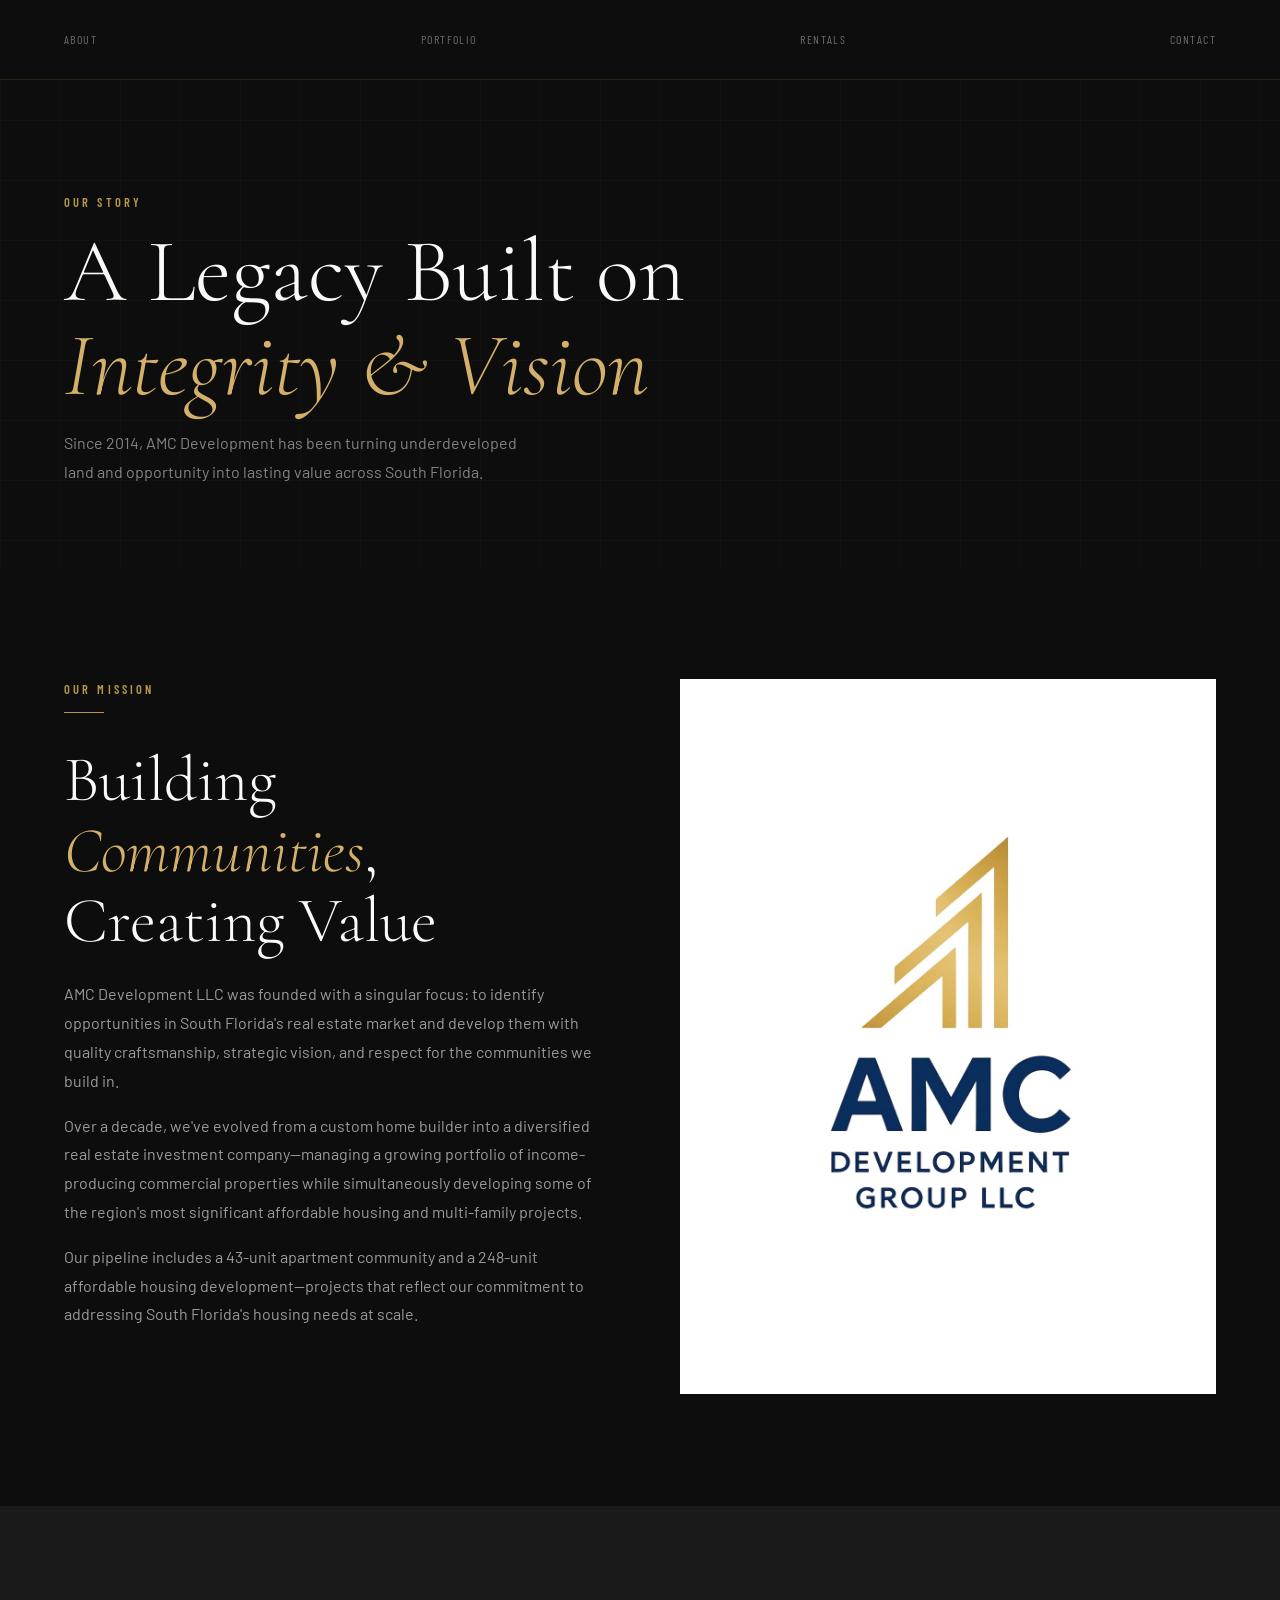
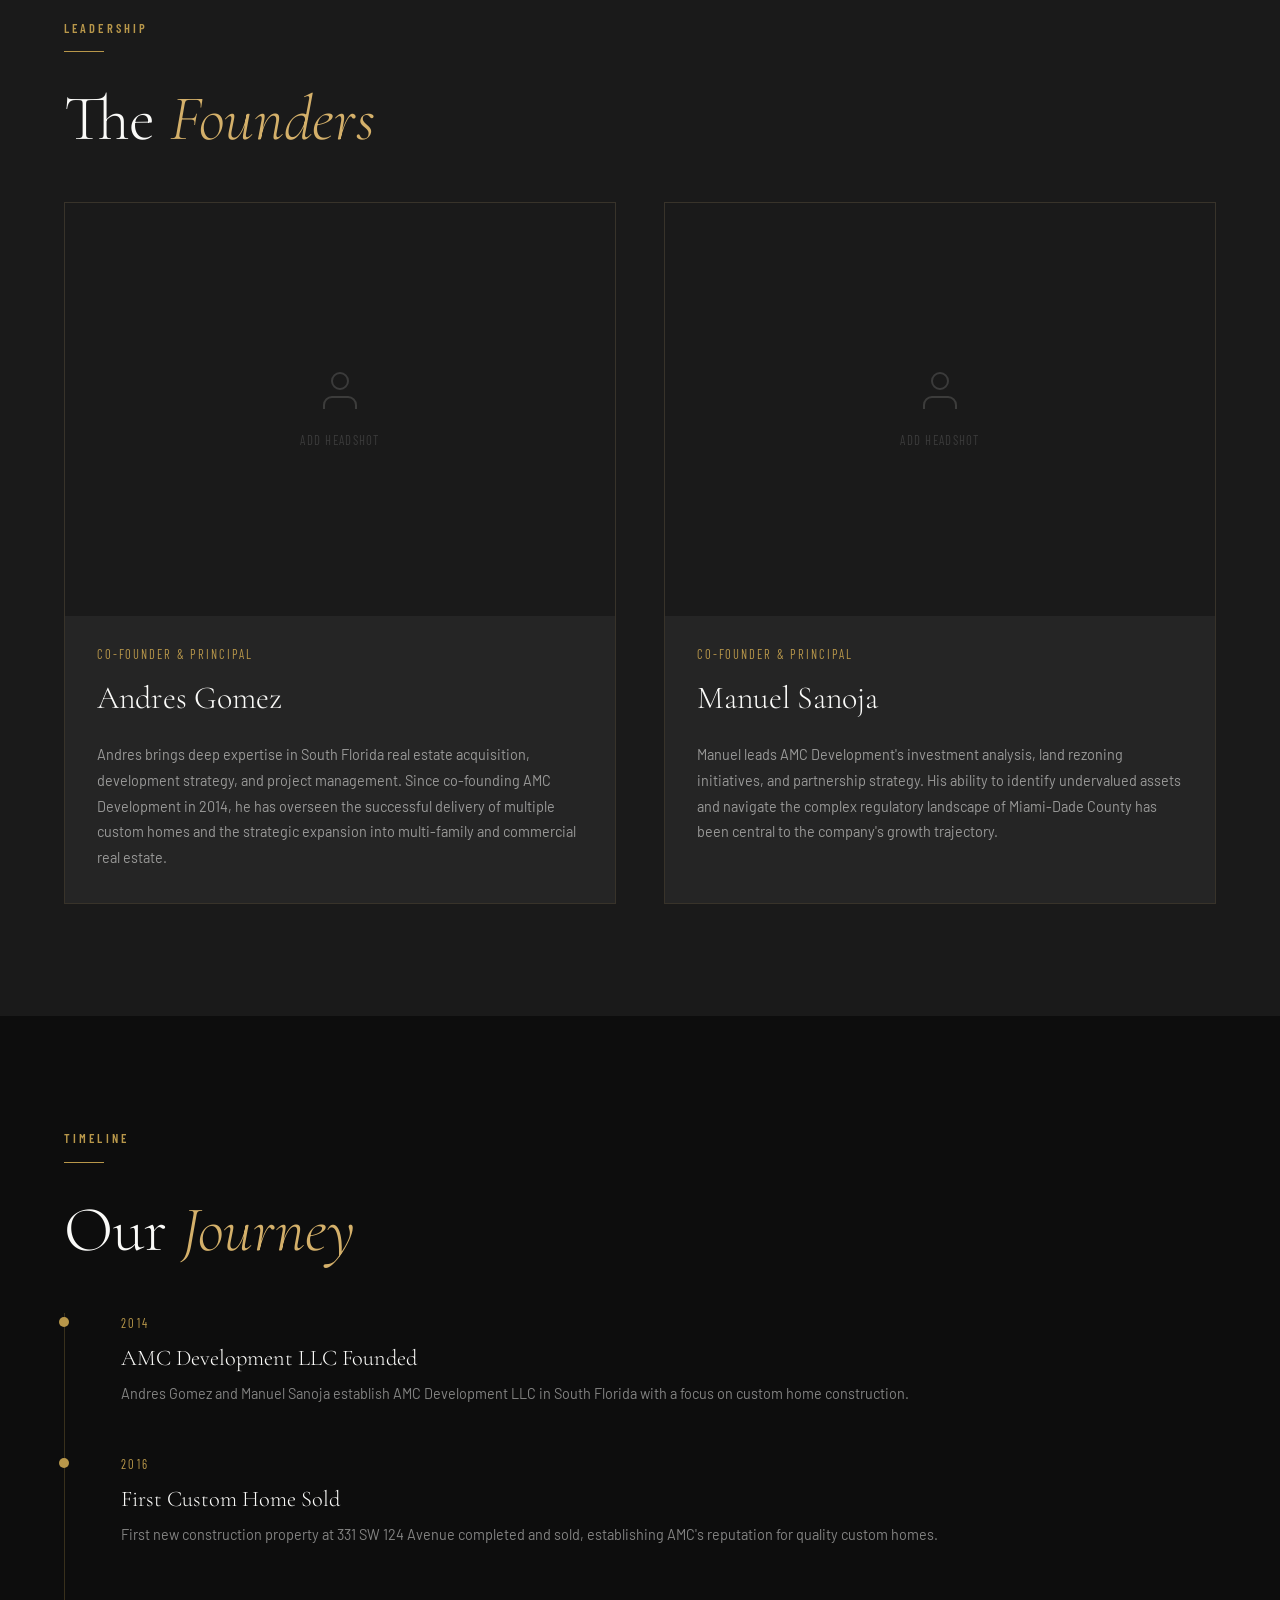
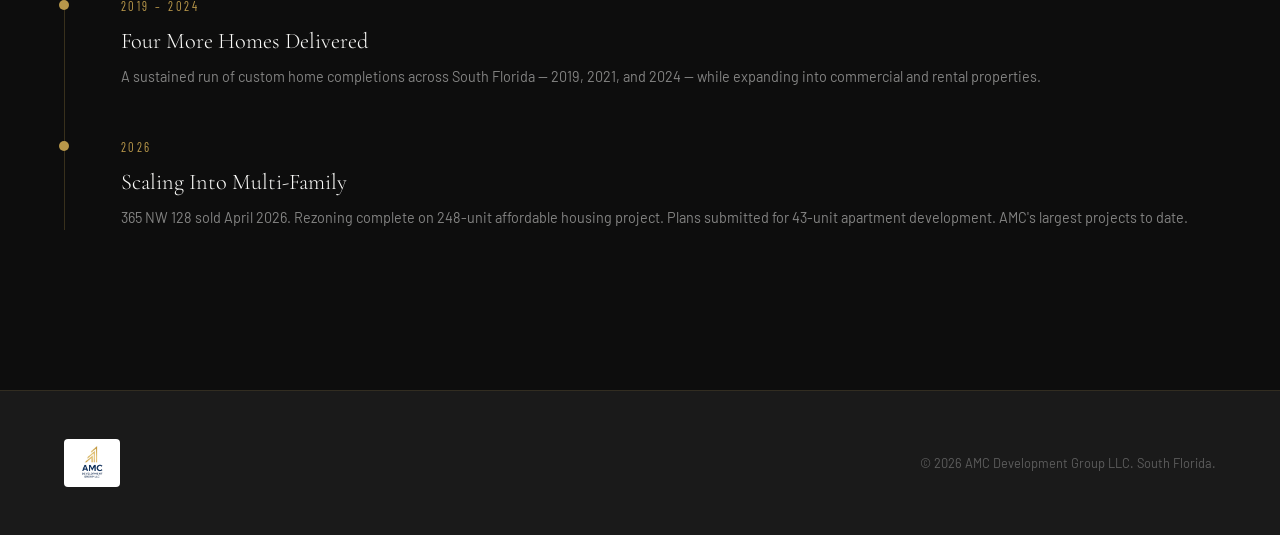
==== about.html @ ff456ffd "Initial commit — AMC Development Group LLC portfolio site" ====
<!DOCTYPE html>
<html lang="en">
<head>
  <meta charset="UTF-8" />
  <meta name="viewport" content="width=device-width, initial-scale=1.0" />
  <title>About — AMC Development LLC</title>
  <meta name="description" content="Founded in 2014 by Andres Gomez and Manuel Sanoja, AMC Development LLC is a leading South Florida real estate investment and development firm." />
  <link rel="stylesheet" href="assets/css/main.css" />
  <link rel="stylesheet" href="assets/css/nav.css" />
  <link rel="stylesheet" href="assets/css/animations.css" />
</head>
<body>

  <nav>
    <a href="index.html" class="nav-logo"><img src="assets/images/logo/amc-logo.jpeg" alt="AMC Development LLC" /></a>
    <ul class="nav-links">
      <li><a href="index.html">Home</a></li>
      <li><a href="about.html" class="active">About</a></li>
      <li><a href="portfolio.html">Portfolio</a></li>
      <li><a href="rentals.html">Rentals</a></li>
      <li><a href="contact.html" class="nav-cta">Contact</a></li>
    </ul>
    <button class="nav-toggle" aria-label="Toggle navigation">
      <span></span><span></span><span></span>
    </button>
  </nav>

  <header class="page-header">
    <div class="page-header-content">
      <p class="section-eyebrow">Our Story</p>
      <h1 class="page-title">A Legacy Built on<br><em>Integrity &amp; Vision</em></h1>
      <p class="page-subtitle">Since 2014, AMC Development has been turning underdeveloped land and opportunity into lasting value across South Florida.</p>
    </div>
  </header>

  <!-- MISSION -->
  <section class="section">
    <div style="display:grid; grid-template-columns:1fr 1fr; gap:5rem; align-items:start;">
      <div>
        <p class="section-eyebrow reveal">Our Mission</p>
        <div class="divider reveal"></div>
        <h2 class="section-title reveal">Building <em>Communities</em>,<br>Creating Value</h2>
        <p class="section-body reveal">
          AMC Development LLC was founded with a singular focus: to identify opportunities in South Florida's real estate market and develop them with quality craftsmanship, strategic vision, and respect for the communities we build in.
        </p>
        <p class="section-body reveal" style="margin-top:1rem;">
          Over a decade, we've evolved from a custom home builder into a diversified real estate investment company—managing a growing portfolio of income-producing commercial properties while simultaneously developing some of the region's most significant affordable housing and multi-family projects.
        </p>
        <p class="section-body reveal" style="margin-top:1rem;">
          Our pipeline includes a 43-unit apartment community and a 248-unit affordable housing development—projects that reflect our commitment to addressing South Florida's housing needs at scale.
        </p>
      </div>
      <div>
        <div class="about-image-block reveal" style="aspect-ratio:3/4;">
          <div class="about-image-inner" style="background:#fff;">
            <img src="assets/images/logo/amc-logo.jpeg" alt="AMC Development Group LLC" style="width:100%;height:100%;object-fit:contain;padding:2rem;" />
          </div>
        </div>
      </div>
    </div>
  </section>

  <!-- FOUNDERS -->
  <section class="section section-alt">
    <p class="section-eyebrow reveal">Leadership</p>
    <div class="divider reveal"></div>
    <h2 class="section-title reveal">The <em>Founders</em></h2>

    <div style="display:grid; grid-template-columns:1fr 1fr; gap:3rem; margin-top:3rem;">

      <div class="project-card reveal" style="padding:0; overflow:hidden;">
        <div style="aspect-ratio:4/3; background:var(--dark-2); display:flex; align-items:center; justify-content:center;">
          <div class="about-placeholder">
            <svg width="48" height="48" fill="none" stroke="currentColor" stroke-width="1" viewBox="0 0 24 24"><path d="M20 21v-2a4 4 0 0 0-4-4H8a4 4 0 0 0-4 4v2"/><circle cx="12" cy="7" r="4"/></svg>
            <p>Add headshot</p>
          </div>
        </div>
        <div style="padding:1.75rem 2rem 2rem;">
          <div style="font-family:var(--font-condensed);font-size:0.78rem;letter-spacing:0.15em;text-transform:uppercase;color:var(--gold);margin-bottom:0.4rem;">Co-Founder &amp; Principal</div>
          <h3 style="font-family:var(--font-display);font-size:2rem;font-weight:300;color:var(--white);margin-bottom:1rem;">Andres Gomez</h3>
          <p style="color:rgba(250,250,248,0.55);font-size:0.9rem;line-height:1.8;">
            Andres brings deep expertise in South Florida real estate acquisition, development strategy, and project management. Since co-founding AMC Development in 2014, he has overseen the successful delivery of multiple custom homes and the strategic expansion into multi-family and commercial real estate.
          </p>
        </div>
      </div>

      <div class="project-card reveal reveal-delay-2" style="padding:0; overflow:hidden;">
        <div style="aspect-ratio:4/3; background:var(--dark-2); display:flex; align-items:center; justify-content:center;">
          <div class="about-placeholder">
            <svg width="48" height="48" fill="none" stroke="currentColor" stroke-width="1" viewBox="0 0 24 24"><path d="M20 21v-2a4 4 0 0 0-4-4H8a4 4 0 0 0-4 4v2"/><circle cx="12" cy="7" r="4"/></svg>
            <p>Add headshot</p>
          </div>
        </div>
        <div style="padding:1.75rem 2rem 2rem;">
          <div style="font-family:var(--font-condensed);font-size:0.78rem;letter-spacing:0.15em;text-transform:uppercase;color:var(--gold);margin-bottom:0.4rem;">Co-Founder &amp; Principal</div>
          <h3 style="font-family:var(--font-display);font-size:2rem;font-weight:300;color:var(--white);margin-bottom:1rem;">Manuel Sanoja</h3>
          <p style="color:rgba(250,250,248,0.55);font-size:0.9rem;line-height:1.8;">
            Manuel leads AMC Development's investment analysis, land rezoning initiatives, and partnership strategy. His ability to identify undervalued assets and navigate the complex regulatory landscape of Miami-Dade County has been central to the company's growth trajectory.
          </p>
        </div>
      </div>

    </div>
  </section>

  <!-- TIMELINE -->
  <section class="section">
    <p class="section-eyebrow reveal">Timeline</p>
    <div class="divider reveal"></div>
    <h2 class="section-title reveal">Our <em>Journey</em></h2>

    <div style="margin-top:3rem; position:relative; padding-left:2rem; border-left:1px solid rgba(184,151,74,0.25);">

      <div class="reveal" style="margin-bottom:3rem; padding-left:1.5rem; position:relative;">
        <div style="position:absolute;left:-2.4rem;top:0.25rem;width:10px;height:10px;border-radius:50%;background:var(--gold);"></div>
        <div style="font-family:var(--font-condensed);font-size:0.78rem;letter-spacing:0.2em;text-transform:uppercase;color:var(--gold);">2014</div>
        <div style="font-family:var(--font-display);font-size:1.4rem;font-weight:300;color:var(--white);margin:0.3rem 0;">AMC Development LLC Founded</div>
        <p style="color:rgba(250,250,248,0.5);font-size:0.9rem;">Andres Gomez and Manuel Sanoja establish AMC Development LLC in South Florida with a focus on custom home construction.</p>
      </div>

      <div class="reveal reveal-delay-1" style="margin-bottom:3rem; padding-left:1.5rem; position:relative;">
        <div style="position:absolute;left:-2.4rem;top:0.25rem;width:10px;height:10px;border-radius:50%;background:var(--gold);"></div>
        <div style="font-family:var(--font-condensed);font-size:0.78rem;letter-spacing:0.2em;text-transform:uppercase;color:var(--gold);">2016</div>
        <div style="font-family:var(--font-display);font-size:1.4rem;font-weight:300;color:var(--white);margin:0.3rem 0;">First Custom Home Sold</div>
        <p style="color:rgba(250,250,248,0.5);font-size:0.9rem;">First new construction property at 331 SW 124 Avenue completed and sold, establishing AMC's reputation for quality custom homes.</p>
      </div>

      <div class="reveal reveal-delay-2" style="margin-bottom:3rem; padding-left:1.5rem; position:relative;">
        <div style="position:absolute;left:-2.4rem;top:0.25rem;width:10px;height:10px;border-radius:50%;background:var(--gold);"></div>
        <div style="font-family:var(--font-condensed);font-size:0.78rem;letter-spacing:0.2em;text-transform:uppercase;color:var(--gold);">2019 – 2024</div>
        <div style="font-family:var(--font-display);font-size:1.4rem;font-weight:300;color:var(--white);margin:0.3rem 0;">Four More Homes Delivered</div>
        <p style="color:rgba(250,250,248,0.5);font-size:0.9rem;">A sustained run of custom home completions across South Florida — 2019, 2021, and 2024 — while expanding into commercial and rental properties.</p>
      </div>

      <div class="reveal reveal-delay-1" style="margin-bottom:3rem; padding-left:1.5rem; position:relative;">
        <div style="position:absolute;left:-2.4rem;top:0.25rem;width:10px;height:10px;border-radius:50%;background:var(--gold);"></div>
        <div style="font-family:var(--font-condensed);font-size:0.78rem;letter-spacing:0.2em;text-transform:uppercase;color:var(--gold);">2026</div>
        <div style="font-family:var(--font-display);font-size:1.4rem;font-weight:300;color:var(--white);margin:0.3rem 0;">Scaling Into Multi-Family</div>
        <p style="color:rgba(250,250,248,0.5);font-size:0.9rem;">365 NW 128 sold April 2026. Rezoning complete on 248-unit affordable housing project. Plans submitted for 43-unit apartment development. AMC's largest projects to date.</p>
      </div>

    </div>
  </section>

  <footer>
    <div class="footer-logo"><img src="assets/images/logo/amc-logo.jpeg" alt="AMC Development LLC" /></div>
    <nav class="footer-links">
      <a href="about.html">About</a>
      <a href="portfolio.html">Portfolio</a>
      <a href="rentals.html">Rentals</a>
      <a href="contact.html">Contact</a>
    </nav>
    <p class="footer-copy">© 2026 AMC Development Group LLC. South Florida.</p>
  </footer>

  <script src="assets/js/main.js"></script>
</body>
</html>
---- assets/css/main.css ----
@import url('https://fonts.googleapis.com/css2?family=Cormorant+Garamond:ital,wght@0,300;0,400;0,600;1,300;1,400&family=Barlow:wght@300;400;500;600&family=Barlow+Condensed:wght@400;600;700&display=swap');

/* ── VARIABLES ── */
:root {
  --gold:           #B8974A;
  --gold-light:     #D4B06A;
  --gold-pale:      #F5EDDA;
  --dark:           #0D0D0D;
  --dark-2:         #1A1A1A;
  --dark-3:         #252525;
  --white:          #FAFAF8;
  --font-display:   'Cormorant Garamond', Georgia, serif;
  --font-body:      'Barlow', sans-serif;
  --font-condensed: 'Barlow Condensed', sans-serif;
  --nav-h:          80px;
}

/* ── RESET ── */
*, *::before, *::after { box-sizing: border-box; margin: 0; padding: 0; }
html { scroll-behavior: smooth; }
body {
  font-family: var(--font-body);
  background: var(--dark);
  color: var(--white);
  font-size: 16px;
  line-height: 1.7;
  overflow-x: hidden;
}
a    { color: inherit; text-decoration: none; }
img  { max-width: 100%; display: block; }
ul   { list-style: none; }

/* ── BUTTONS ── */
.btn {
  font-family: var(--font-condensed);
  font-size: 0.82rem;
  font-weight: 600;
  letter-spacing: 0.15em;
  text-transform: uppercase;
  padding: 0.85rem 2rem;
  transition: all 0.25s;
  cursor: pointer;
  border: none;
  display: inline-block;
}
.btn-gold          { background: var(--gold); color: var(--dark); }
.btn-gold:hover    { background: var(--gold-light); }
.btn-outline       { background: transparent; border: 1px solid rgba(250,250,248,0.3); color: var(--white); }
.btn-outline:hover { border-color: var(--gold); color: var(--gold); }

/* ── HERO ── */
.hero {
  min-height: 100vh;
  display: flex;
  align-items: flex-end;
  position: relative;
  overflow: hidden;
  padding: 0 4rem 6rem;
}
.hero-bg {
  position: absolute; inset: 0;
  background: linear-gradient(135deg, #0D0D0D 0%, #1a1508 50%, #0D0D0D 100%);
}
.hero-grid {
  position: absolute; inset: 0;
  background-image:
    linear-gradient(rgba(184,151,74,0.06) 1px, transparent 1px),
    linear-gradient(90deg, rgba(184,151,74,0.06) 1px, transparent 1px);
  background-size: 60px 60px;
}
.hero-content { position: relative; z-index: 2; max-width: 800px; }
.hero-eyebrow {
  font-family: var(--font-condensed);
  font-size: 0.8rem;
  font-weight: 600;
  letter-spacing: 0.25em;
  text-transform: uppercase;
  color: var(--gold);
  margin-bottom: 1.5rem;
  display: flex;
  align-items: center;
  gap: 1rem;
}
.hero-eyebrow::before {
  content: '';
  display: block;
  width: 40px; height: 1px;
  background: var(--gold);
}
.hero h1 {
  font-family: var(--font-display);
  font-size: clamp(3.5rem, 8vw, 7rem);
  font-weight: 300;
  line-height: 1.05;
  margin-bottom: 1.5rem;
  color: var(--white);
}
.hero h1 em { font-style: italic; color: var(--gold-light); }
.hero-desc {
  font-size: 1rem;
  color: rgba(250,250,248,0.6);
  max-width: 480px;
  line-height: 1.8;
  margin-bottom: 2.5rem;
}
.hero-actions { display: flex; gap: 1rem; flex-wrap: wrap; }
.hero-stats {
  position: absolute; right: 4rem; bottom: 6rem;
  display: flex; flex-direction: column; gap: 2rem;
  z-index: 2;
}
.hero-stat        { text-align: right; }
.hero-stat-num    { font-family: var(--font-display); font-size: 2.5rem; font-weight: 300; color: var(--gold); line-height: 1; }
.hero-stat-label  { font-family: var(--font-condensed); font-size: 0.72rem; letter-spacing: 0.15em; text-transform: uppercase; color: rgba(250,250,248,0.45); margin-top: 0.2rem; }

/* ── SECTIONS ── */
.section     { padding: 7rem 4rem; }
.section-alt { background: var(--dark-2); }

.section-eyebrow {
  font-family: var(--font-condensed);
  font-size: 0.78rem;
  font-weight: 600;
  letter-spacing: 0.25em;
  text-transform: uppercase;
  color: var(--gold);
  margin-bottom: 0.75rem;
}
.section-title {
  font-family: var(--font-display);
  font-size: clamp(2.5rem, 5vw, 4.5rem);
  font-weight: 300;
  line-height: 1.1;
  color: var(--white);
  margin-bottom: 1.5rem;
}
.section-title em { font-style: italic; color: var(--gold-light); }
.section-body { color: rgba(250,250,248,0.6); max-width: 560px; line-height: 1.8; }
.divider      { width: 40px; height: 1px; background: var(--gold); margin-bottom: 2rem; }

/* ── PAGE HEADER ── */
.page-header {
  padding: 12rem 4rem 5rem;
  position: relative;
  overflow: hidden;
}
.page-header::after {
  content: '';
  position: absolute; inset: 0;
  background-image:
    linear-gradient(rgba(184,151,74,0.04) 1px, transparent 1px),
    linear-gradient(90deg, rgba(184,151,74,0.04) 1px, transparent 1px);
  background-size: 60px 60px;
  pointer-events: none;
}
.page-header-content { position: relative; z-index: 1; }
.page-title    { font-family: var(--font-display); font-size: clamp(3.5rem, 7vw, 6.5rem); font-weight: 300; line-height: 1.05; }
.page-title em { font-style: italic; color: var(--gold-light); }
.page-subtitle { color: rgba(250,250,248,0.5); font-size: 1rem; max-width: 480px; margin-top: 1rem; line-height: 1.8; }

/* ── ABOUT ── */
.about-grid {
  display: grid;
  grid-template-columns: 1fr 1fr;
  gap: 5rem;
  align-items: center;
}
.about-image-block {
  position: relative;
  aspect-ratio: 4/5;
  background: var(--dark-3);
  overflow: hidden;
}
.about-image-block::before {
  content: '';
  position: absolute;
  top: 1.5rem; left: 1.5rem; right: -1.5rem; bottom: -1.5rem;
  border: 1px solid rgba(184,151,74,0.3);
  z-index: 0;
}
.about-image-inner {
  position: relative; z-index: 1;
  width: 100%; height: 100%;
  background: var(--dark-3);
  display: flex; align-items: center; justify-content: center;
  overflow: hidden;
}
.about-image-inner img { width: 100%; height: 100%; object-fit: cover; }
.about-placeholder { text-align: center; color: rgba(250,250,248,0.15); }
.about-placeholder p { font-family: var(--font-condensed); font-size: 0.8rem; letter-spacing: 0.1em; text-transform: uppercase; margin-top: 0.5rem; }
.founders       { display: flex; gap: 2rem; margin-top: 2.5rem; }
.founder        { border-left: 2px solid var(--gold); padding-left: 1rem; }
.founder-name   { font-family: var(--font-display); font-size: 1.1rem; font-weight: 400; color: var(--white); }
.founder-title  { font-family: var(--font-condensed); font-size: 0.75rem; letter-spacing: 0.1em; text-transform: uppercase; color: var(--gold); }

/* ── STATS ROW ── */
.stats-row {
  display: grid;
  grid-template-columns: repeat(4, 1fr);
  border-top: 1px solid rgba(184,151,74,0.2);
  border-bottom: 1px solid rgba(184,151,74,0.2);
  margin: 5rem 0;
}
.stat-cell        { padding: 2rem; text-align: center; border-right: 1px solid rgba(184,151,74,0.2); }
.stat-cell:last-child { border-right: none; }
.stat-num         { font-family: var(--font-display); font-size: 3rem; font-weight: 300; color: var(--gold); line-height: 1; }
.stat-label       { font-family: var(--font-condensed); font-size: 0.75rem; letter-spacing: 0.15em; text-transform: uppercase; color: rgba(250,250,248,0.45); margin-top: 0.4rem; }

/* ── PROJECT CARDS ── */
.projects-grid {
  display: grid;
  grid-template-columns: repeat(3, 1fr);
  gap: 1.5rem;
  margin-top: 3rem;
}
.project-card {
  background: var(--dark-3);
  border: 1px solid rgba(184,151,74,0.12);
  overflow: hidden;
  transition: border-color 0.3s, transform 0.3s;
}
.project-card:hover { border-color: rgba(184,151,74,0.4); transform: translateY(-4px); }
.project-card-img {
  aspect-ratio: 4/3;
  background: var(--dark-2);
  position: relative;
  overflow: hidden;
  display: flex; align-items: center; justify-content: center;
}
.project-card-img img { width: 100%; height: 100%; object-fit: cover; }
.project-card-img-placeholder { color: rgba(250,250,248,0.1); font-family: var(--font-condensed); font-size: 0.75rem; letter-spacing: 0.1em; text-transform: uppercase; text-align: center; }
.project-badge { position: absolute; top: 1rem; right: 1rem; font-family: var(--font-condensed); font-size: 0.68rem; font-weight: 600; letter-spacing: 0.12em; text-transform: uppercase; padding: 0.3rem 0.7rem; }
.badge-sold     { background: var(--gold); color: var(--dark); }
.badge-pipeline { background: rgba(184,151,74,0.15); color: var(--gold); border: 1px solid var(--gold); }
.badge-active   { background: rgba(100,180,100,0.15); color: #7CCA7C; border: 1px solid rgba(100,180,100,0.4); }
.badge-plans    { background: rgba(100,140,220,0.15); color: #8EB4F0; border: 1px solid rgba(100,140,220,0.3); }
.project-card-body { padding: 1.25rem 1.5rem 1.5rem; }
.project-address   { font-family: var(--font-condensed); font-size: 0.78rem; letter-spacing: 0.12em; text-transform: uppercase; color: var(--gold); margin-bottom: 0.4rem; }
.project-type      { font-family: var(--font-display); font-size: 1.15rem; font-weight: 400; color: var(--white); margin-bottom: 0.5rem; }
.project-detail    { font-size: 0.85rem; color: rgba(250,250,248,0.5); line-height: 1.6; }
.project-card-wide { grid-column: span 2; display: grid; grid-template-columns: 1fr 1fr; }
.project-card-wide .project-card-img { aspect-ratio: unset; min-height: 240px; }

/* ── PIPELINE ── */
.pipeline-list { margin-top: 2.5rem; }
.pipeline-item {
  display: grid;
  grid-template-columns: 2fr 1fr 1fr;
  align-items: center;
  gap: 2rem;
  padding: 1.75rem 0;
  border-bottom: 1px solid rgba(184,151,74,0.12);
}
.pipeline-item:first-child { border-top: 1px solid rgba(184,151,74,0.12); }
.pipeline-address     { font-family: var(--font-condensed); font-size: 0.8rem; letter-spacing: 0.12em; text-transform: uppercase; color: var(--gold); }
.pipeline-desc        { font-family: var(--font-display); font-size: 1.2rem; font-weight: 400; color: var(--white); margin-top: 0.2rem; }
.pipeline-units       { font-family: var(--font-display); font-size: 2rem; font-weight: 300; color: var(--white); }
.pipeline-units-label { font-family: var(--font-condensed); font-size: 0.72rem; letter-spacing: 0.1em; text-transform: uppercase; color: rgba(250,250,248,0.4); }

/* ── RENTALS ── */
.rentals-grid {
  display: grid;
  grid-template-columns: repeat(3, 1fr);
  gap: 1.5rem;
  margin-top: 2.5rem;
}
.rental-card        { background: var(--dark-3); border: 1px solid rgba(184,151,74,0.12); padding: 1.75rem; transition: border-color 0.3s; }
.rental-card:hover  { border-color: rgba(184,151,74,0.35); }
.rental-icon        { width: 40px; height: 40px; border: 1px solid rgba(184,151,74,0.3); display: flex; align-items: center; justify-content: center; margin-bottom: 1.25rem; color: var(--gold); }
.rental-address     { font-family: var(--font-condensed); font-size: 0.78rem; letter-spacing: 0.12em; text-transform: uppercase; color: var(--gold); margin-bottom: 0.35rem; }
.rental-type        { font-family: var(--font-display); font-size: 1.1rem; color: var(--white); margin-bottom: 0.6rem; }
.rental-status      { font-size: 0.82rem; color: rgba(250,250,248,0.5); }
.rental-tag         { display: inline-block; font-family: var(--font-condensed); font-size: 0.68rem; font-weight: 600; letter-spacing: 0.1em; text-transform: uppercase; padding: 0.25rem 0.65rem; margin-top: 0.75rem; }
.tag-rented         { background: rgba(100,180,100,0.12); color: #7CCA7C; border: 1px solid rgba(100,180,100,0.3); }
.tag-development    { background: rgba(184,151,74,0.1); color: var(--gold); border: 1px solid rgba(184,151,74,0.3); }
.tag-lot            { background: rgba(250,250,248,0.05); color: rgba(250,250,248,0.45); border: 1px solid rgba(250,250,248,0.12); }

/* ── CONTACT ── */
.contact-grid   { display: grid; grid-template-columns: 1fr 1fr; gap: 5rem; align-items: start; }
.contact-info   { display: flex; flex-direction: column; gap: 2rem; }
.contact-label  { font-family: var(--font-condensed); font-size: 0.75rem; letter-spacing: 0.2em; text-transform: uppercase; color: var(--gold); margin-bottom: 0.4rem; }
.contact-value  { font-family: var(--font-display); font-size: 1.3rem; font-weight: 300; color: var(--white); }
.contact-form   { display: flex; flex-direction: column; gap: 1rem; }
.form-row       { display: grid; grid-template-columns: 1fr 1fr; gap: 1rem; }
.form-group     { display: flex; flex-direction: column; gap: 0.4rem; }
.form-group label { font-family: var(--font-condensed); font-size: 0.75rem; letter-spacing: 0.15em; text-transform: uppercase; color: rgba(250,250,248,0.45); }
.form-group input,
.form-group textarea,
.form-group select { background: var(--dark-3); border: 1px solid rgba(184,151,74,0.15); color: var(--white); padding: 0.85rem 1rem; font-family: var(--font-body); font-size: 0.9rem; transition: border-color 0.2s; resize: vertical; -webkit-appearance: none; }
.form-group input:focus,
.form-group textarea:focus,
.form-group select:focus { outline: none; border-color: var(--gold); }
.form-group input::placeholder,
.form-group textarea::placeholder { color: rgba(250,250,248,0.2); }

/* ── RESPONSIVE ── */
@media (max-width: 1024px) {
  .hero         { padding: 0 2rem 5rem; }
  .hero-stats   { right: 2rem; }
  .section      { padding: 5rem 2rem; }
  .about-grid   { gap: 3rem; }
  .page-header  { padding: 10rem 2rem 4rem; }
  .projects-grid           { grid-template-columns: repeat(2, 1fr); }
  .project-card-wide       { grid-column: span 1; grid-template-columns: 1fr; }
  .project-card-wide .project-card-img { min-height: 180px; }
  .stats-row    { padding: 0 2rem; }
}

@media (max-width: 768px) {
  .hero-stats          { display: none; }
  .about-grid          { grid-template-columns: 1fr; }
  .about-image-block   { aspect-ratio: 3/2; }
  .stats-row           { grid-template-columns: repeat(2, 1fr); }
  .projects-grid       { grid-template-columns: 1fr; }
  .pipeline-item       { grid-template-columns: 1fr 1fr; }
  .rentals-grid        { grid-template-columns: 1fr; }
  .contact-grid        { grid-template-columns: 1fr; gap: 3rem; }
  .form-row            { grid-template-columns: 1fr; }
}
---- assets/css/nav.css ----
/* ── NAVBAR ── */
nav {
  position: fixed;
  top: 0; left: 0; right: 0;
  z-index: 100;
  height: var(--nav-h);
  display: flex;
  align-items: center;
  justify-content: space-between;
  padding: 0 4rem;
  background: #0D0D0D;
  border-bottom: 1px solid rgba(184, 151, 74, 0.15);
}

.nav-logo {
  display: flex;
  align-items: center;
  flex-shrink: 0;
}

.nav-logo img {
  height: 52px;
  width: auto;
  max-width: none;
  display: block;
  background: #fff;
  padding: 4px 10px;
  border-radius: 4px;
}

.nav-links {
  display: flex;
  align-items: center;
  gap: 2.5rem;
}

.nav-links a {
  font-family: var(--font-condensed);
  font-size: 0.85rem;
  font-weight: 600;
  letter-spacing: 0.15em;
  text-transform: uppercase;
  color: rgba(250, 250, 248, 0.65);
  transition: color 0.2s;
}

.nav-links a:hover,
.nav-links a.active {
  color: var(--gold);
}

.nav-cta {
  padding: 0.6rem 1.4rem;
  border: 1px solid var(--gold);
  color: var(--gold) !important;
  transition: background 0.2s, color 0.2s;
}

.nav-cta:hover {
  background: var(--gold);
  color: var(--dark) !important;
}

.nav-toggle {
  display: none;
  flex-direction: column;
  gap: 5px;
  cursor: pointer;
  padding: 4px;
  background: none;
  border: none;
}

.nav-toggle span {
  display: block;
  width: 24px;
  height: 1.5px;
  background: var(--white);
  transition: transform 0.3s, opacity 0.3s;
}

/* ── FOOTER ── */
footer {
  background: var(--dark-2);
  border-top: 1px solid rgba(184, 151, 74, 0.15);
  padding: 3rem 4rem;
  display: flex;
  align-items: center;
  justify-content: space-between;
  flex-wrap: wrap;
  gap: 1rem;
}

.footer-logo {
  display: flex;
  align-items: center;
}

.footer-logo img {
  height: 48px;
  width: auto;
  max-width: none;
  display: block;
  background: #fff;
  padding: 4px 8px;
  border-radius: 4px;
}

.footer-copy {
  font-size: 0.8rem;
  color: rgba(250, 250, 248, 0.3);
}

.footer-links {
  display: flex;
  gap: 2rem;
}

.footer-links a {
  font-family: var(--font-condensed);
  font-size: 0.75rem;
  letter-spacing: 0.12em;
  text-transform: uppercase;
  color: rgba(250, 250, 248, 0.4);
  transition: color 0.2s;
}

.footer-links a:hover {
  color: var(--gold);
}

/* ── RESPONSIVE ── */
@media (max-width: 1024px) {
  nav { padding: 0 2rem; }
  .nav-links { gap: 1.5rem; }
  footer { padding: 2rem; }
}

@media (max-width: 768px) {
  .nav-links {
    display: none;
    flex-direction: column;
    gap: 0;
    position: absolute;
    top: var(--nav-h);
    left: 0; right: 0;
    background: var(--dark);
    border-bottom: 1px solid rgba(184, 151, 74, 0.15);
    padding: 1rem 0;
  }
  .nav-links.open { display: flex; }
  .nav-links a { padding: 0.85rem 2rem; }
  .nav-cta { margin: 0.5rem 2rem; }
  .nav-toggle { display: flex; }
  footer { flex-direction: column; align-items: flex-start; gap: 1.5rem; }
}
---- assets/css/animations.css ----
/* ── SCROLL REVEAL ── */
.reveal {
  opacity: 0;
  transform: translateY(28px);
  transition: opacity 0.7s ease, transform 0.7s ease;
}

.reveal.visible {
  opacity: 1;
  transform: none;
}

.reveal-delay-1 { transition-delay: 0.1s; }
.reveal-delay-2 { transition-delay: 0.2s; }
.reveal-delay-3 { transition-delay: 0.3s; }
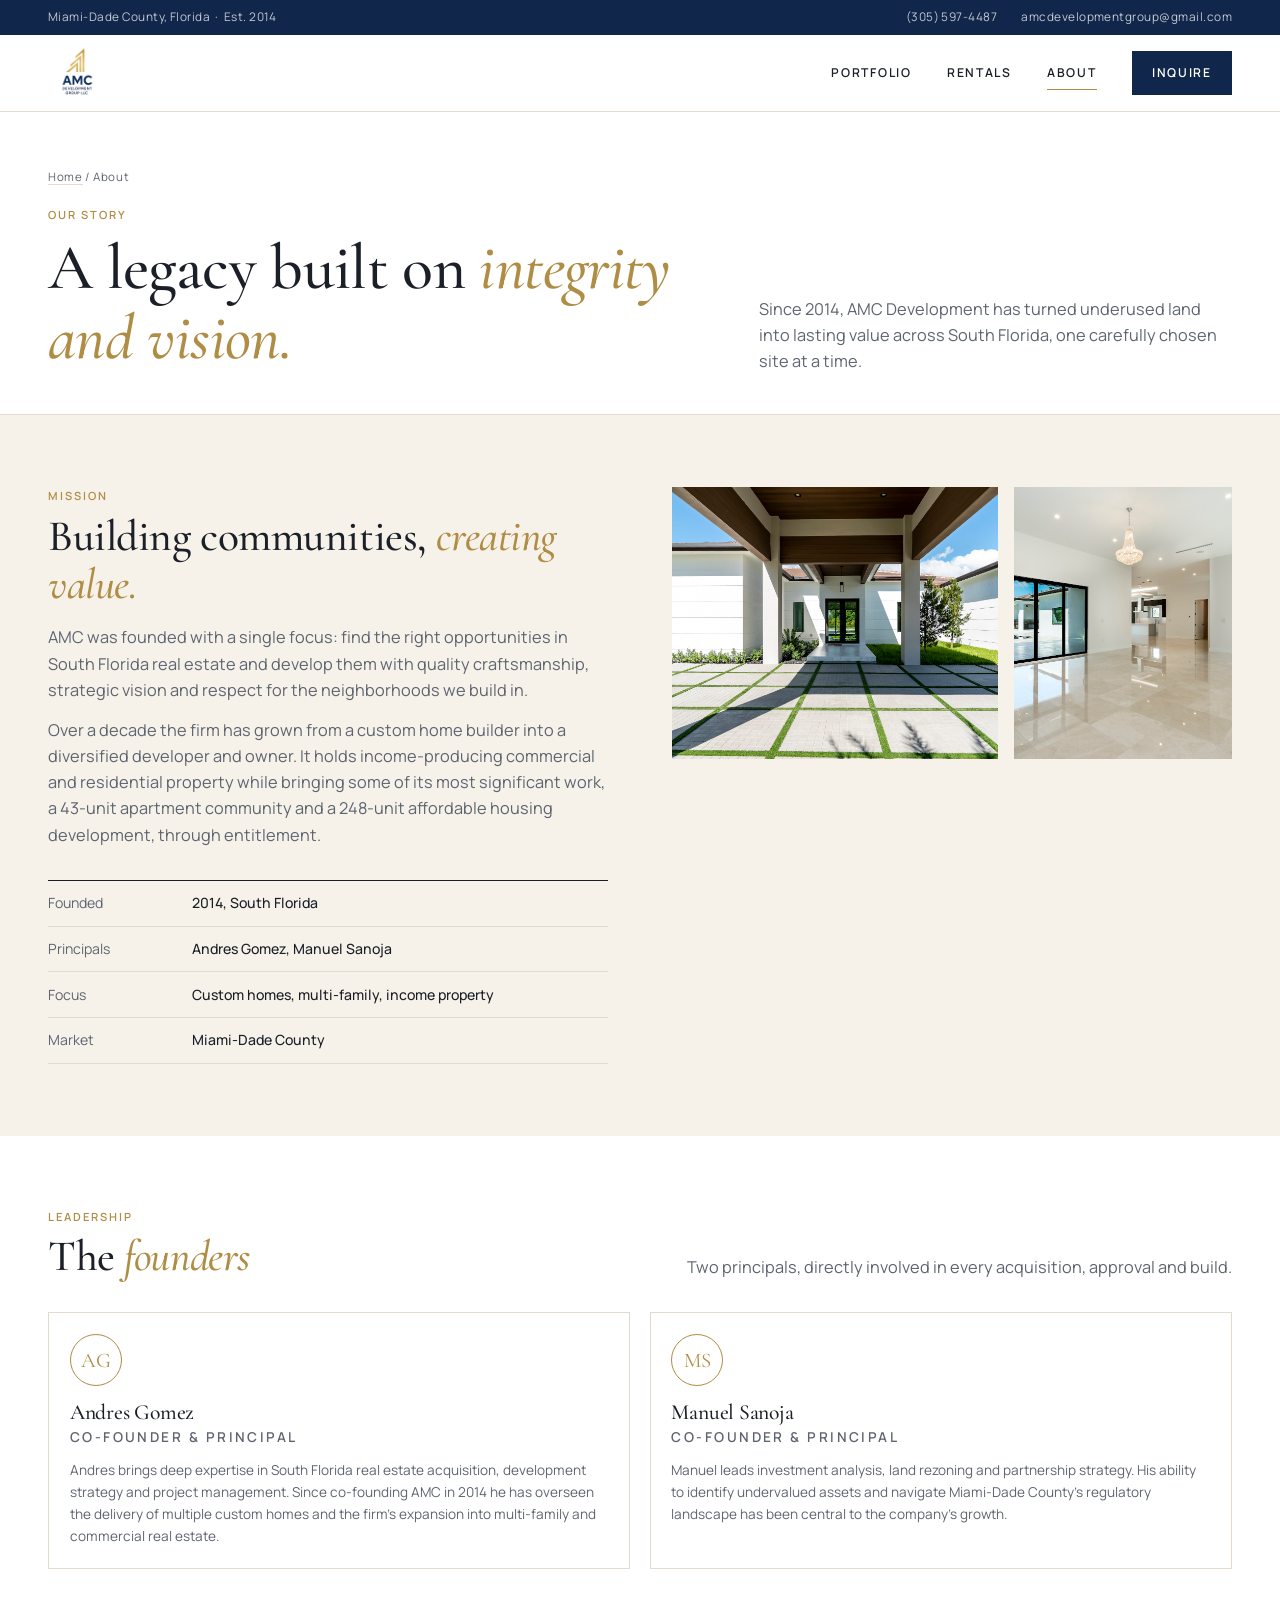
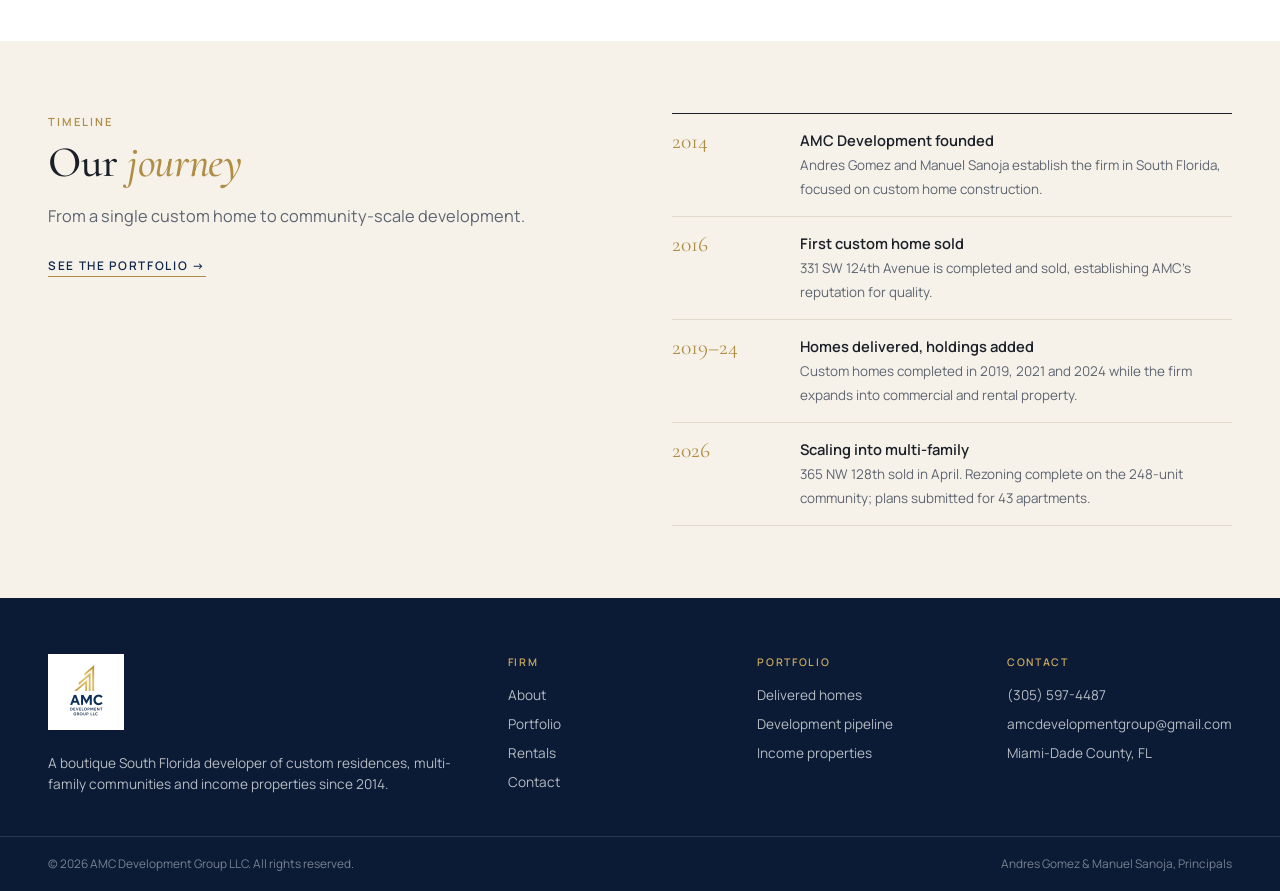
==== commit a06d1a82: "Redesign site in a denser boutique style Rework all five pages after established South Florida devel" ====
--- a/about.html
+++ b/about.html
@@ -3,156 +3,154 @@
 <head>
   <meta charset="UTF-8" />
   <meta name="viewport" content="width=device-width, initial-scale=1.0" />
-  <title>About — AMC Development LLC</title>
-  <meta name="description" content="Founded in 2014 by Andres Gomez and Manuel Sanoja, AMC Development LLC is a leading South Florida real estate investment and development firm." />
-  <link rel="stylesheet" href="assets/css/main.css" />
-  <link rel="stylesheet" href="assets/css/nav.css" />
-  <link rel="stylesheet" href="assets/css/animations.css" />
+  <title>About — AMC Development Group</title>
+  <meta name="description" content="AMC Development Group LLC was founded in 2014 by Andres Gomez and Manuel Sanoja. A boutique South Florida developer of homes, multi-family and income property." />
+  <link rel="icon" href="assets/img/logo.jpg" />
+  <link rel="stylesheet" href="assets/css/site.css" />
 </head>
 <body>
 
-  <nav>
-    <a href="index.html" class="nav-logo"><img src="assets/images/logo/amc-logo.jpeg" alt="AMC Development LLC" /></a>
-    <ul class="nav-links">
-      <li><a href="index.html">Home</a></li>
-      <li><a href="about.html" class="active">About</a></li>
-      <li><a href="portfolio.html">Portfolio</a></li>
-      <li><a href="rentals.html">Rentals</a></li>
-      <li><a href="contact.html" class="nav-cta">Contact</a></li>
-    </ul>
-    <button class="nav-toggle" aria-label="Toggle navigation">
-      <span></span><span></span><span></span>
-    </button>
-  </nav>
+  <div class="topbar">
+    <div class="wrap">
+      <span class="topbar-place">Miami-Dade County, Florida &nbsp;&middot;&nbsp; Est. 2014</span>
+      <div class="topbar-contact">
+        <a href="tel:+13055974487">(305) 597-4487</a>
+        <a href="mailto:amcdevelopmentgroup@gmail.com">amcdevelopmentgroup@gmail.com</a>
+      </div>
+    </div>
+  </div>
 
-  <header class="page-header">
-    <div class="page-header-content">
-      <p class="section-eyebrow">Our Story</p>
-      <h1 class="page-title">A Legacy Built on<br><em>Integrity &amp; Vision</em></h1>
-      <p class="page-subtitle">Since 2014, AMC Development has been turning underdeveloped land and opportunity into lasting value across South Florida.</p>
+  <header class="site-header">
+    <div class="wrap">
+      <a href="index.html" class="logo"><img src="assets/img/logo.jpg" alt="AMC Development Group LLC" /></a>
+      <nav class="menu">
+        <a href="portfolio.html">Portfolio</a>
+        <a href="rentals.html">Rentals</a>
+        <a href="about.html" class="active">About</a>
+        <a href="contact.html" class="btn btn-solid">Inquire</a>
+      </nav>
+      <button class="menu-toggle" aria-label="Open menu">Menu</button>
     </div>
   </header>
 
-  <!-- MISSION -->
-  <section class="section">
-    <div style="display:grid; grid-template-columns:1fr 1fr; gap:5rem; align-items:start;">
-      <div>
-        <p class="section-eyebrow reveal">Our Mission</p>
-        <div class="divider reveal"></div>
-        <h2 class="section-title reveal">Building <em>Communities</em>,<br>Creating Value</h2>
-        <p class="section-body reveal">
-          AMC Development LLC was founded with a singular focus: to identify opportunities in South Florida's real estate market and develop them with quality craftsmanship, strategic vision, and respect for the communities we build in.
-        </p>
-        <p class="section-body reveal" style="margin-top:1rem;">
-          Over a decade, we've evolved from a custom home builder into a diversified real estate investment company—managing a growing portfolio of income-producing commercial properties while simultaneously developing some of the region's most significant affordable housing and multi-family projects.
-        </p>
-        <p class="section-body reveal" style="margin-top:1rem;">
-          Our pipeline includes a 43-unit apartment community and a 248-unit affordable housing development—projects that reflect our commitment to addressing South Florida's housing needs at scale.
-        </p>
+  <main>
+    <section class="page-head">
+      <div class="wrap">
+        <div>
+          <p class="crumbs"><a href="index.html">Home</a> / About</p>
+          <p class="eyebrow">Our Story</p>
+          <h1>A legacy built on <em>integrity and vision.</em></h1>
+        </div>
+        <p class="lead">Since 2014, AMC Development has turned underused land into lasting value across South Florida, one carefully chosen site at a time.</p>
       </div>
-      <div>
-        <div class="about-image-block reveal" style="aspect-ratio:3/4;">
-          <div class="about-image-inner" style="background:#fff;">
-            <img src="assets/images/logo/amc-logo.jpeg" alt="AMC Development Group LLC" style="width:100%;height:100%;object-fit:contain;padding:2rem;" />
+    </section>
+
+    <section class="section">
+      <div class="wrap split">
+        <div>
+          <p class="eyebrow">Mission</p>
+          <h2>Building communities, <em>creating value.</em></h2>
+          <p class="lead">AMC was founded with a single focus: find the right opportunities in South Florida real estate and develop them with quality craftsmanship, strategic vision and respect for the neighborhoods we build in.</p>
+          <p class="lead">Over a decade the firm has grown from a custom home builder into a diversified developer and owner. It holds income-producing commercial and residential property while bringing some of its most significant work, a 43-unit apartment community and a 248-unit affordable housing development, through entitlement.</p>
+          <dl class="spec-sheet" style="margin-top:2rem;">
+            <div><dt>Founded</dt><dd>2014, South Florida</dd></div>
+            <div><dt>Principals</dt><dd>Andres Gomez, Manuel Sanoja</dd></div>
+            <div><dt>Focus</dt><dd>Custom homes, multi-family, income property</dd></div>
+            <div><dt>Market</dt><dd>Miami-Dade County</dd></div>
+          </dl>
+        </div>
+        <div class="photo-pair">
+          <img src="assets/img/80-nw-129-b.jpg" alt="Entry loggia at 80 NW 129th Avenue" />
+          <img src="assets/img/80-nw-129-interior.jpg" alt="Interior great room at 80 NW 129th Avenue" />
+        </div>
+      </div>
+    </section>
+
+    <section class="section section-paper">
+      <div class="wrap">
+        <div class="section-head">
+          <div>
+            <p class="eyebrow">Leadership</p>
+            <h2>The <em>founders</em></h2>
+          </div>
+          <p class="lead">Two principals, directly involved in every acquisition, approval and build.</p>
+        </div>
+        <div class="founders" style="margin-top:0;">
+          <div class="founder">
+            <div class="monogram">AG</div>
+            <h3>Andres Gomez</h3>
+            <p class="eyebrow">Co-Founder &amp; Principal</p>
+            <p>Andres brings deep expertise in South Florida real estate acquisition, development strategy and project management. Since co-founding AMC in 2014 he has overseen the delivery of multiple custom homes and the firm&rsquo;s expansion into multi-family and commercial real estate.</p>
+          </div>
+          <div class="founder">
+            <div class="monogram">MS</div>
+            <h3>Manuel Sanoja</h3>
+            <p class="eyebrow">Co-Founder &amp; Principal</p>
+            <p>Manuel leads investment analysis, land rezoning and partnership strategy. His ability to identify undervalued assets and navigate Miami-Dade County&rsquo;s regulatory landscape has been central to the company&rsquo;s growth.</p>
           </div>
         </div>
       </div>
+    </section>
+
+    <section class="section">
+      <div class="wrap split">
+        <div>
+          <p class="eyebrow">Timeline</p>
+          <h2>Our <em>journey</em></h2>
+          <p class="lead">From a single custom home to community-scale development.</p>
+          <p style="margin-top:1.5rem;"><a href="portfolio.html" class="link-arrow">See the portfolio</a></p>
+        </div>
+        <ol class="timeline">
+          <li><div class="year">2014</div><div><strong>AMC Development founded</strong><span>Andres Gomez and Manuel Sanoja establish the firm in South Florida, focused on custom home construction.</span></div></li>
+          <li><div class="year">2016</div><div><strong>First custom home sold</strong><span>331 SW 124th Avenue is completed and sold, establishing AMC&rsquo;s reputation for quality.</span></div></li>
+          <li><div class="year">2019&ndash;24</div><div><strong>Homes delivered, holdings added</strong><span>Custom homes completed in 2019, 2021 and 2024 while the firm expands into commercial and rental property.</span></div></li>
+          <li><div class="year">2026</div><div><strong>Scaling into multi-family</strong><span>365 NW 128th sold in April. Rezoning complete on the 248-unit community; plans submitted for 43 apartments.</span></div></li>
+        </ol>
+      </div>
+    </section>
+  </main>
+
+  <footer class="site-footer">
+    <div class="wrap footer-grid">
+      <div>
+        <a href="index.html" class="footer-logo"><img src="assets/img/logo.jpg" alt="AMC Development Group LLC" /></a>
+        <p>A boutique South Florida developer of custom residences, multi-family communities and income properties since 2014.</p>
+      </div>
+      <div>
+        <h4>Firm</h4>
+        <ul>
+          <li><a href="about.html">About</a></li>
+          <li><a href="portfolio.html">Portfolio</a></li>
+          <li><a href="rentals.html">Rentals</a></li>
+          <li><a href="contact.html">Contact</a></li>
+        </ul>
+      </div>
+      <div>
+        <h4>Portfolio</h4>
+        <ul>
+          <li><a href="portfolio.html">Delivered homes</a></li>
+          <li><a href="portfolio.html#pipeline">Development pipeline</a></li>
+          <li><a href="rentals.html">Income properties</a></li>
+        </ul>
+      </div>
+      <div>
+        <h4>Contact</h4>
+        <ul>
+          <li><a href="tel:+13055974487">(305) 597-4487</a></li>
+          <li><a href="mailto:amcdevelopmentgroup@gmail.com">amcdevelopmentgroup@gmail.com</a></li>
+          <li>Miami-Dade County, FL</li>
+        </ul>
+      </div>
     </div>
-  </section>
-
-  <!-- FOUNDERS -->
-  <section class="section section-alt">
-    <p class="section-eyebrow reveal">Leadership</p>
-    <div class="divider reveal"></div>
-    <h2 class="section-title reveal">The <em>Founders</em></h2>
-
-    <div style="display:grid; grid-template-columns:1fr 1fr; gap:3rem; margin-top:3rem;">
-
-      <div class="project-card reveal" style="padding:0; overflow:hidden;">
-        <div style="aspect-ratio:4/3; background:var(--dark-2); display:flex; align-items:center; justify-content:center;">
-          <div class="about-placeholder">
-            <svg width="48" height="48" fill="none" stroke="currentColor" stroke-width="1" viewBox="0 0 24 24"><path d="M20 21v-2a4 4 0 0 0-4-4H8a4 4 0 0 0-4 4v2"/><circle cx="12" cy="7" r="4"/></svg>
-            <p>Add headshot</p>
-          </div>
-        </div>
-        <div style="padding:1.75rem 2rem 2rem;">
-          <div style="font-family:var(--font-condensed);font-size:0.78rem;letter-spacing:0.15em;text-transform:uppercase;color:var(--gold);margin-bottom:0.4rem;">Co-Founder &amp; Principal</div>
-          <h3 style="font-family:var(--font-display);font-size:2rem;font-weight:300;color:var(--white);margin-bottom:1rem;">Andres Gomez</h3>
-          <p style="color:rgba(250,250,248,0.55);font-size:0.9rem;line-height:1.8;">
-            Andres brings deep expertise in South Florida real estate acquisition, development strategy, and project management. Since co-founding AMC Development in 2014, he has overseen the successful delivery of multiple custom homes and the strategic expansion into multi-family and commercial real estate.
-          </p>
-        </div>
+    <div class="footer-bottom">
+      <div class="wrap">
+        <span>&copy; 2026 AMC Development Group LLC. All rights reserved.</span>
+        <span>Andres Gomez &amp; Manuel Sanoja, Principals</span>
       </div>
-
-      <div class="project-card reveal reveal-delay-2" style="padding:0; overflow:hidden;">
-        <div style="aspect-ratio:4/3; background:var(--dark-2); display:flex; align-items:center; justify-content:center;">
-          <div class="about-placeholder">
-            <svg width="48" height="48" fill="none" stroke="currentColor" stroke-width="1" viewBox="0 0 24 24"><path d="M20 21v-2a4 4 0 0 0-4-4H8a4 4 0 0 0-4 4v2"/><circle cx="12" cy="7" r="4"/></svg>
-            <p>Add headshot</p>
-          </div>
-        </div>
-        <div style="padding:1.75rem 2rem 2rem;">
-          <div style="font-family:var(--font-condensed);font-size:0.78rem;letter-spacing:0.15em;text-transform:uppercase;color:var(--gold);margin-bottom:0.4rem;">Co-Founder &amp; Principal</div>
-          <h3 style="font-family:var(--font-display);font-size:2rem;font-weight:300;color:var(--white);margin-bottom:1rem;">Manuel Sanoja</h3>
-          <p style="color:rgba(250,250,248,0.55);font-size:0.9rem;line-height:1.8;">
-            Manuel leads AMC Development's investment analysis, land rezoning initiatives, and partnership strategy. His ability to identify undervalued assets and navigate the complex regulatory landscape of Miami-Dade County has been central to the company's growth trajectory.
-          </p>
-        </div>
-      </div>
-
     </div>
-  </section>
-
-  <!-- TIMELINE -->
-  <section class="section">
-    <p class="section-eyebrow reveal">Timeline</p>
-    <div class="divider reveal"></div>
-    <h2 class="section-title reveal">Our <em>Journey</em></h2>
-
-    <div style="margin-top:3rem; position:relative; padding-left:2rem; border-left:1px solid rgba(184,151,74,0.25);">
-
-      <div class="reveal" style="margin-bottom:3rem; padding-left:1.5rem; position:relative;">
-        <div style="position:absolute;left:-2.4rem;top:0.25rem;width:10px;height:10px;border-radius:50%;background:var(--gold);"></div>
-        <div style="font-family:var(--font-condensed);font-size:0.78rem;letter-spacing:0.2em;text-transform:uppercase;color:var(--gold);">2014</div>
-        <div style="font-family:var(--font-display);font-size:1.4rem;font-weight:300;color:var(--white);margin:0.3rem 0;">AMC Development LLC Founded</div>
-        <p style="color:rgba(250,250,248,0.5);font-size:0.9rem;">Andres Gomez and Manuel Sanoja establish AMC Development LLC in South Florida with a focus on custom home construction.</p>
-      </div>
-
-      <div class="reveal reveal-delay-1" style="margin-bottom:3rem; padding-left:1.5rem; position:relative;">
-        <div style="position:absolute;left:-2.4rem;top:0.25rem;width:10px;height:10px;border-radius:50%;background:var(--gold);"></div>
-        <div style="font-family:var(--font-condensed);font-size:0.78rem;letter-spacing:0.2em;text-transform:uppercase;color:var(--gold);">2016</div>
-        <div style="font-family:var(--font-display);font-size:1.4rem;font-weight:300;color:var(--white);margin:0.3rem 0;">First Custom Home Sold</div>
-        <p style="color:rgba(250,250,248,0.5);font-size:0.9rem;">First new construction property at 331 SW 124 Avenue completed and sold, establishing AMC's reputation for quality custom homes.</p>
-      </div>
-
-      <div class="reveal reveal-delay-2" style="margin-bottom:3rem; padding-left:1.5rem; position:relative;">
-        <div style="position:absolute;left:-2.4rem;top:0.25rem;width:10px;height:10px;border-radius:50%;background:var(--gold);"></div>
-        <div style="font-family:var(--font-condensed);font-size:0.78rem;letter-spacing:0.2em;text-transform:uppercase;color:var(--gold);">2019 – 2024</div>
-        <div style="font-family:var(--font-display);font-size:1.4rem;font-weight:300;color:var(--white);margin:0.3rem 0;">Four More Homes Delivered</div>
-        <p style="color:rgba(250,250,248,0.5);font-size:0.9rem;">A sustained run of custom home completions across South Florida — 2019, 2021, and 2024 — while expanding into commercial and rental properties.</p>
-      </div>
-
-      <div class="reveal reveal-delay-1" style="margin-bottom:3rem; padding-left:1.5rem; position:relative;">
-        <div style="position:absolute;left:-2.4rem;top:0.25rem;width:10px;height:10px;border-radius:50%;background:var(--gold);"></div>
-        <div style="font-family:var(--font-condensed);font-size:0.78rem;letter-spacing:0.2em;text-transform:uppercase;color:var(--gold);">2026</div>
-        <div style="font-family:var(--font-display);font-size:1.4rem;font-weight:300;color:var(--white);margin:0.3rem 0;">Scaling Into Multi-Family</div>
-        <p style="color:rgba(250,250,248,0.5);font-size:0.9rem;">365 NW 128 sold April 2026. Rezoning complete on 248-unit affordable housing project. Plans submitted for 43-unit apartment development. AMC's largest projects to date.</p>
-      </div>
-
-    </div>
-  </section>
-
-  <footer>
-    <div class="footer-logo"><img src="assets/images/logo/amc-logo.jpeg" alt="AMC Development LLC" /></div>
-    <nav class="footer-links">
-      <a href="about.html">About</a>
-      <a href="portfolio.html">Portfolio</a>
-      <a href="rentals.html">Rentals</a>
-      <a href="contact.html">Contact</a>
-    </nav>
-    <p class="footer-copy">© 2026 AMC Development Group LLC. South Florida.</p>
   </footer>
 
+  <script src="assets/js/projects.js"></script>
   <script src="assets/js/main.js"></script>
 </body>
 </html>
--- a/assets/css/site.css
+++ b/assets/css/site.css
@@ -0,0 +1,216 @@
+@import url('https://fonts.googleapis.com/css2?family=Cormorant+Garamond:ital,wght@0,400;0,500;0,600;1,400;1,500&family=Manrope:wght@400;500;600&display=swap');
+
+/* ── TOKENS ── (navy + gold come from the logo) */
+:root {
+  --navy:    #10264A;
+  --navy-2:  #0B1B35;
+  --gold:    #B08D45;
+  --gold-2:  #C9A75F;
+  --cream:   #F6F2EA;
+  --paper:   #FFFFFF;
+  --ink:     #1B1F27;
+  --muted:   #5E6470;
+  --line:    #E2DBCD;
+  --serif:   'Cormorant Garamond', Georgia, serif;
+  --sans:    'Manrope', system-ui, sans-serif;
+  --wrap:    1280px;
+  --gutter:  clamp(16px, 4vw, 48px);
+}
+
+/* ── BASE ── */
+*, *::before, *::after { box-sizing: border-box; margin: 0; padding: 0; }
+body { font-family: var(--sans); font-size: 15px; line-height: 1.6; color: var(--ink); background: var(--cream); -webkit-font-smoothing: antialiased; }
+a { color: inherit; text-decoration: none; }
+img { max-width: 100%; display: block; }
+ul { list-style: none; }
+.wrap { max-width: var(--wrap); margin: 0 auto; padding: 0 var(--gutter); }
+
+h1, h2, h3 { font-family: var(--serif); font-weight: 500; line-height: 1.1; letter-spacing: -0.01em; }
+h1 { font-size: clamp(2.6rem, 5vw, 4.2rem); }
+h2 { font-size: clamp(2rem, 3.4vw, 2.9rem); }
+h3 { font-size: 1.4rem; }
+h1 em, h2 em { font-style: italic; color: var(--gold); }
+
+.eyebrow { font-size: 0.7rem; font-weight: 600; letter-spacing: 0.18em; text-transform: uppercase; color: var(--gold); }
+.lead { color: var(--muted); font-size: 1.02rem; max-width: 560px; }
+
+.btn { display: inline-flex; align-items: center; gap: 0.6rem; font-size: 0.74rem; font-weight: 600; letter-spacing: 0.14em; text-transform: uppercase; padding: 0.9rem 1.6rem; border: 1px solid var(--navy); transition: background 0.2s, color 0.2s; cursor: pointer; font-family: var(--sans); }
+.btn-solid { background: var(--navy); color: #fff; }
+.btn-solid:hover { background: var(--navy-2); }
+.btn-line { background: transparent; color: var(--navy); }
+.btn-line:hover { background: var(--navy); color: #fff; }
+.link-arrow { font-size: 0.74rem; font-weight: 600; letter-spacing: 0.14em; text-transform: uppercase; color: var(--navy); border-bottom: 1px solid var(--gold); padding-bottom: 2px; }
+.link-arrow::after { content: ' \2192'; }
+
+/* ── TOP BAR + HEADER ── */
+.topbar { background: var(--navy); color: rgba(255,255,255,0.75); font-size: 0.74rem; letter-spacing: 0.04em; }
+.topbar .wrap { display: flex; justify-content: space-between; gap: 1rem; padding-top: 0.5rem; padding-bottom: 0.5rem; }
+.topbar a:hover { color: #fff; }
+.topbar-contact { display: flex; gap: 1.5rem; }
+
+.site-header { background: var(--paper); border-bottom: 1px solid var(--line); position: sticky; top: 0; z-index: 50; }
+.site-header .wrap { display: flex; align-items: center; justify-content: space-between; height: 76px; }
+.logo img { height: 58px; width: auto; }
+.menu { display: flex; align-items: center; gap: 2.2rem; }
+.menu a { font-size: 0.76rem; font-weight: 600; letter-spacing: 0.14em; text-transform: uppercase; color: var(--ink); padding: 0.4rem 0; border-bottom: 1px solid transparent; }
+.menu a:hover, .menu a.active { border-bottom-color: var(--gold); }
+.menu .btn { padding: 0.7rem 1.2rem; color: #fff; border-bottom: 1px solid var(--navy); }
+.menu-toggle { display: none; background: none; border: 0; font: 600 0.74rem var(--sans); letter-spacing: 0.14em; text-transform: uppercase; color: var(--navy); cursor: pointer; }
+
+/* ── SECTIONS ── */
+.section { padding: 4.5rem 0; }
+.section-paper { background: var(--paper); }
+.section-head { display: flex; justify-content: space-between; align-items: flex-end; gap: 2rem; margin-bottom: 2rem; flex-wrap: wrap; }
+.section-head h2 { margin-top: 0.4rem; }
+
+/* ── HERO (split) ── */
+.hero { background: var(--paper); border-bottom: 1px solid var(--line); }
+.hero .wrap { display: grid; grid-template-columns: 5fr 7fr; gap: 3rem; align-items: center; padding-top: 3rem; padding-bottom: 3rem; }
+.hero h1 { margin: 0.8rem 0 1.2rem; }
+.hero-actions { display: flex; gap: 0.8rem; flex-wrap: wrap; margin-top: 2rem; }
+.hero-figure img { width: 100%; aspect-ratio: 16/10; object-fit: cover; }
+.hero-figure figcaption { display: flex; justify-content: space-between; font-size: 0.78rem; color: var(--muted); padding-top: 0.7rem; border-bottom: 1px solid var(--line); padding-bottom: 0.7rem; }
+.hero-figure figcaption strong { color: var(--ink); font-weight: 600; }
+
+/* ── PAGE HEADER (inner pages) ── */
+.page-head { background: var(--paper); border-bottom: 1px solid var(--line); padding: 3.5rem 0 2.5rem; }
+.page-head .wrap { display: grid; grid-template-columns: 7fr 5fr; gap: 3rem; align-items: end; }
+.page-head h1 { margin-top: 0.6rem; }
+.crumbs { font-size: 0.72rem; color: var(--muted); letter-spacing: 0.06em; margin-bottom: 1.2rem; }
+.crumbs a { border-bottom: 1px solid var(--line); }
+
+/* ── STATS BAND ── */
+.stats { display: grid; grid-template-columns: repeat(5, 1fr); border-top: 1px solid var(--line); border-bottom: 1px solid var(--line); }
+.stats > div { padding: 1.6rem 1.4rem; border-right: 1px solid var(--line); }
+.stats > div:last-child { border-right: 0; }
+.stat-num { font-family: var(--serif); font-size: 2.6rem; line-height: 1; color: var(--navy); }
+.stat-label { font-size: 0.72rem; font-weight: 600; letter-spacing: 0.12em; text-transform: uppercase; color: var(--muted); margin-top: 0.5rem; }
+.stats-mini { grid-template-columns: repeat(3, 1fr); border-bottom: 0; margin-top: 2rem; }
+.stats-mini > div { padding: 1rem 1rem 0 0; border-right: 0; }
+.stats-mini .stat-num { font-size: 2rem; }
+
+/* ── FEATURE (spec sheet) ── */
+.feature { display: grid; grid-template-columns: 7fr 5fr; gap: 3rem; align-items: start; }
+.feature-img img { width: 100%; aspect-ratio: 16/10; object-fit: cover; }
+.feature h2 { margin: 0.5rem 0 1rem; }
+.feature .lead { margin-bottom: 1.5rem; }
+.spec-sheet { border-top: 1px solid var(--ink); }
+.spec-sheet div { display: grid; grid-template-columns: 9rem 1fr; padding: 0.7rem 0; border-bottom: 1px solid var(--line); font-size: 0.88rem; }
+.spec-sheet dt { color: var(--muted); }
+.spec-sheet dd { font-weight: 500; }
+
+/* ── FILTERS + CARDS ── */
+.filters { display: flex; gap: 0.4rem; flex-wrap: wrap; }
+.filters button { font: 600 0.72rem var(--sans); letter-spacing: 0.1em; text-transform: uppercase; background: transparent; border: 1px solid var(--line); color: var(--ink); padding: 0.55rem 0.9rem; cursor: pointer; }
+.filters button:hover { border-color: var(--navy); }
+.filters button.active { background: var(--navy); border-color: var(--navy); color: #fff; }
+.filters .count { opacity: 0.55; margin-left: 0.25rem; }
+
+.project-grid { display: grid; grid-template-columns: repeat(4, 1fr); gap: 1.6rem 1.2rem; }
+.project-grid.cols-3 { grid-template-columns: repeat(3, 1fr); }
+.card[hidden] { display: none; }
+.card-img { position: relative; overflow: hidden; background: var(--line); }
+.card-img img { width: 100%; aspect-ratio: 4/3; object-fit: cover; transition: transform 0.6s ease; }
+.card:hover .card-img img { transform: scale(1.04); }
+.card-body { padding-top: 0.9rem; }
+.card-body h3 { margin: 0.3rem 0 0.35rem; font-size: 1.3rem; }
+.card-text { font-size: 0.84rem; color: var(--muted); line-height: 1.55; }
+.tag { position: absolute; top: 0.7rem; left: 0.7rem; font-size: 0.64rem; font-weight: 600; letter-spacing: 0.12em; text-transform: uppercase; padding: 0.3rem 0.6rem; background: var(--paper); color: var(--navy); }
+.tag-development { background: var(--gold); color: #fff; }
+.tag-income { background: var(--navy); color: #fff; }
+
+.specs { display: grid; grid-template-columns: 1fr 1fr; margin-top: 0.9rem; border-top: 1px solid var(--line); }
+.specs div { padding: 0.5rem 0; border-bottom: 1px solid var(--line); }
+.specs div:nth-child(odd) { padding-right: 0.6rem; }
+.specs dt { font-size: 0.64rem; font-weight: 600; letter-spacing: 0.12em; text-transform: uppercase; color: var(--muted); }
+.specs dd { font-size: 0.84rem; }
+
+/* ── TABLES ── */
+.table-wrap { overflow-x: auto; }
+.data-table { width: 100%; border-collapse: collapse; font-size: 0.88rem; background: var(--paper); }
+.data-table th { text-align: left; font-size: 0.66rem; font-weight: 600; letter-spacing: 0.14em; text-transform: uppercase; color: var(--muted); padding: 0.8rem 1rem; border-bottom: 1px solid var(--ink); white-space: nowrap; }
+.data-table td { padding: 0.85rem 1rem; border-bottom: 1px solid var(--line); }
+.data-table td:first-child { font-family: var(--serif); font-size: 1.1rem; font-weight: 600; white-space: nowrap; }
+
+/* ── FIRM / ABOUT ── */
+.split { display: grid; grid-template-columns: 1fr 1fr; gap: 4rem; align-items: start; }
+.split h2 { margin: 0.5rem 0 1rem; }
+.split p + p { margin-top: 0.9rem; }
+.split .lead + .lead { margin-top: 0.9rem; }
+.founders { display: grid; grid-template-columns: 1fr 1fr; gap: 1.2rem; margin-top: 2rem; }
+.founder { background: var(--paper); border: 1px solid var(--line); padding: 1.3rem; }
+.monogram { width: 52px; height: 52px; border-radius: 50%; border: 1px solid var(--gold); color: var(--gold); display: grid; place-items: center; font-family: var(--serif); font-size: 1.3rem; margin-bottom: 0.9rem; }
+.founder h3 { font-size: 1.35rem; }
+.founder .eyebrow { margin-top: 0.2rem; }
+.founder p { font-size: 0.85rem; color: var(--muted); margin-top: 0.7rem; }
+.timeline { border-top: 1px solid var(--ink); }
+.timeline li { display: grid; grid-template-columns: 7rem 1fr; gap: 1rem; padding: 0.95rem 0; border-bottom: 1px solid var(--line); }
+.timeline .year { font-family: var(--serif); font-size: 1.35rem; color: var(--gold); line-height: 1.2; }
+.timeline strong { display: block; font-weight: 600; font-size: 0.92rem; }
+.timeline span { font-size: 0.84rem; color: var(--muted); }
+.photo-pair { display: grid; grid-template-columns: 3fr 2fr; gap: 1rem; }
+.photo-pair img { width: 100%; height: 100%; aspect-ratio: 4/5; object-fit: cover; }
+.photo-pair img:first-child { aspect-ratio: auto; }
+
+/* ── INQUIRY BAND ── */
+.band { background: var(--navy); color: #fff; }
+.band .wrap { display: grid; grid-template-columns: 5fr 7fr; gap: 3rem; padding-top: 3.5rem; padding-bottom: 3.5rem; align-items: center; }
+.band h2 { color: #fff; margin-top: 0.5rem; }
+.band .eyebrow { color: var(--gold-2); }
+.band-list { display: grid; grid-template-columns: 1fr 1fr; border-top: 1px solid rgba(255,255,255,0.2); }
+.band-list li { padding: 0.9rem 0; border-bottom: 1px solid rgba(255,255,255,0.2); font-size: 0.92rem; }
+.band-list li::before { content: '\2014'; color: var(--gold-2); margin-right: 0.6rem; }
+.band .btn { margin-top: 1.5rem; border-color: var(--gold-2); background: var(--gold-2); color: var(--navy-2); }
+.band .btn:hover { background: #fff; border-color: #fff; }
+
+/* ── CONTACT ── */
+.contact-grid { display: grid; grid-template-columns: 5fr 7fr; gap: 4rem; align-items: start; }
+.contact-form { background: var(--paper); border: 1px solid var(--line); padding: 2rem; display: grid; gap: 1rem; }
+.form-row { display: grid; grid-template-columns: 1fr 1fr; gap: 1rem; }
+.field { display: grid; gap: 0.35rem; }
+.field label { font-size: 0.66rem; font-weight: 600; letter-spacing: 0.14em; text-transform: uppercase; color: var(--muted); }
+.field input, .field select, .field textarea { font: 0.92rem var(--sans); color: var(--ink); background: var(--cream); border: 1px solid var(--line); padding: 0.8rem 0.9rem; border-radius: 0; -webkit-appearance: none; resize: vertical; }
+.field input:focus, .field select:focus, .field textarea:focus { outline: none; border-color: var(--navy); }
+.form-note { font-size: 0.76rem; color: var(--muted); }
+
+/* ── FOOTER ── */
+.site-footer { background: var(--navy-2); color: rgba(255,255,255,0.7); font-size: 0.85rem; }
+.footer-grid { display: grid; grid-template-columns: 2fr 1fr 1fr 1fr; gap: 2.5rem; padding-top: 3.5rem; padding-bottom: 2.5rem; }
+.footer-grid h4 { font-size: 0.66rem; font-weight: 600; letter-spacing: 0.16em; text-transform: uppercase; color: var(--gold-2); margin-bottom: 0.9rem; }
+.footer-grid li + li { margin-top: 0.45rem; }
+.footer-grid a:hover { color: #fff; }
+.footer-logo { background: #fff; display: inline-block; padding: 6px; margin-bottom: 1rem; }
+.footer-logo img { height: 64px; }
+.footer-bottom { border-top: 1px solid rgba(255,255,255,0.12); }
+.footer-bottom .wrap { display: flex; justify-content: space-between; gap: 1rem; padding-top: 1.1rem; padding-bottom: 1.1rem; font-size: 0.74rem; color: rgba(255,255,255,0.45); flex-wrap: wrap; }
+
+/* ── RESPONSIVE ── */
+@media (max-width: 1100px) {
+  .project-grid { grid-template-columns: repeat(3, 1fr); }
+  .stats:not(.stats-mini) { grid-template-columns: repeat(3, 1fr); }
+  .stats:not(.stats-mini) > div:nth-child(3) { border-right: 0; }
+  .stats:not(.stats-mini) > div:nth-child(n+4) { border-top: 1px solid var(--line); }
+  .footer-grid { grid-template-columns: 1fr 1fr; }
+}
+@media (max-width: 860px) {
+  .menu { display: none; position: absolute; top: 100%; left: 0; right: 0; background: var(--paper); flex-direction: column; align-items: stretch; gap: 0; border-bottom: 1px solid var(--line); padding: 0.5rem var(--gutter) 1rem; }
+  .menu a { padding: 0.9rem 0; border-bottom: 1px solid var(--line); }
+  .menu .btn { justify-content: center; margin-top: 0.8rem; }
+  .site-header.menu-open .menu { display: flex; }
+  .menu-toggle { display: block; }
+  .hero .wrap, .page-head .wrap, .feature, .split, .band .wrap, .contact-grid { grid-template-columns: 1fr; gap: 2rem; }
+  .project-grid, .project-grid.cols-3 { grid-template-columns: repeat(2, 1fr); }
+  .topbar-place { display: none; }
+}
+@media (max-width: 560px) {
+  .project-grid, .project-grid.cols-3, .founders, .band-list, .form-row, .footer-grid { grid-template-columns: 1fr; }
+  .stats:not(.stats-mini) { grid-template-columns: 1fr 1fr; }
+  .stats:not(.stats-mini) > div { border-right: 0; border-top: 1px solid var(--line); }
+  .stats:not(.stats-mini) > div:nth-child(odd) { border-right: 1px solid var(--line); }
+  .stats:not(.stats-mini) > div:first-child, .stats:not(.stats-mini) > div:nth-child(2) { border-top: 0; }
+  .stats-mini .stat-num { font-size: 1.7rem; }
+  .stats-mini .stat-label { font-size: 0.64rem; }
+  .topbar-contact { gap: 1rem; }
+  .timeline li { grid-template-columns: 4.5rem 1fr; }
+  .hero-figure figcaption { flex-direction: column; gap: 0.2rem; }
+}
